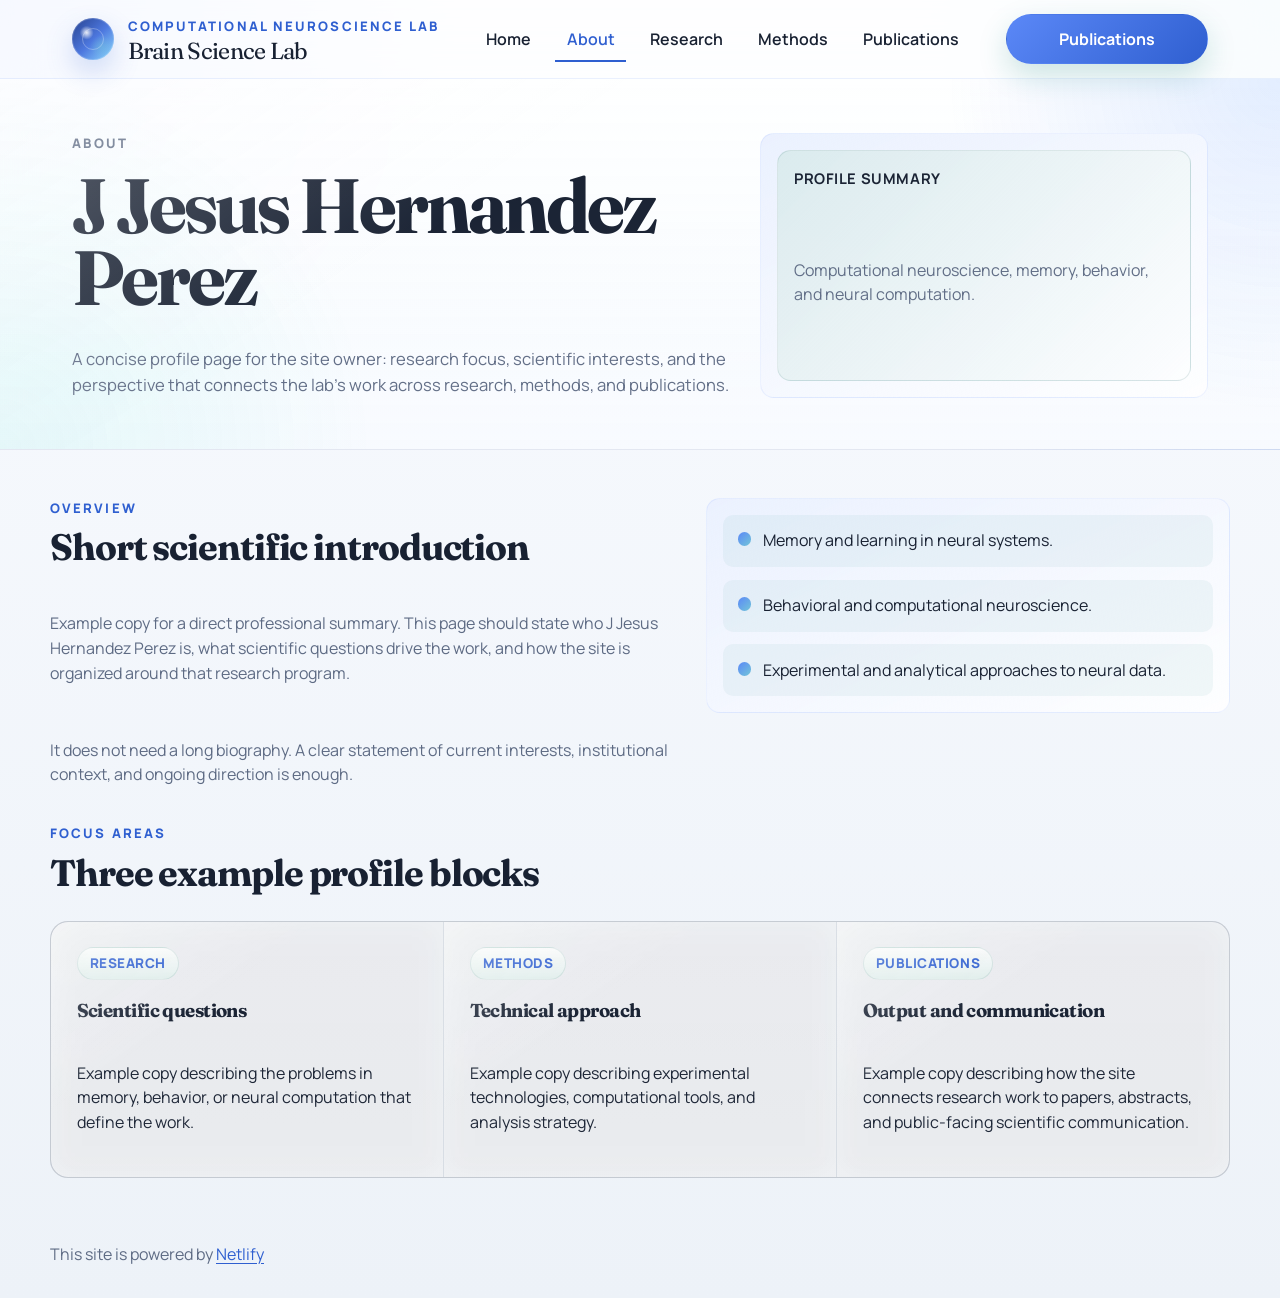
==== site/about/index.html @ 61bbf6a5 "Refine public IA and add about section" ====
<!DOCTYPE html>
<html lang="en">
  <head>
    <meta charset="UTF-8" />
    <meta name="viewport" content="width=device-width, initial-scale=1.0" />
    <title>Brain Lab | About</title>
    <link rel="stylesheet" href="../assets/css/site.css" />
  </head>
  <body data-page-slug="about">
    <div class="site-shell">
      <header class="site-header site-header--home" id="top">
        <div class="topbar">
          <a class="brand-lockup" href="../index.html" aria-label="Brain Lab home">
            <span class="brand-mark" aria-hidden="true"></span>
            <span class="brand-text">
              <span class="eyebrow">Computational Neuroscience Lab</span>
              <span class="brand-name">Brain Science Lab</span>
            </span>
          </a>

          <nav class="site-nav" aria-label="Section navigation">
            <ul>
              <li><a href="../index.html">Home</a></li>
              <li><a href="./" aria-current="page">About</a></li>
              <li><a href="../research/">Research</a></li>
              <li><a href="../methods/">Methods</a></li>
              <li><a href="../publications/">Publications</a></li>
            </ul>
          </nav>

          <a class="button nav-cta" href="../publications/" aria-label="Open publications">
            <span class="nav-cta-label">Publications</span>
            <span class="nav-cta-icon" aria-hidden="true"></span>
          </a>
        </div>

        <section class="hero hero--section reveal" data-delay="1">
          <div class="hero-grid hero-grid--section">
            <div class="hero-copy">
              <p class="eyebrow">About</p>
              <h1 class="site-title">J Jesus Hernandez Perez</h1>
              <p class="site-subtitle">
                A concise profile page for the site owner: research focus, scientific interests, and the perspective
                that connects the lab's work across research, methods, and publications.
              </p>
            </div>

            <aside class="hero-panel">
              <div class="surface-strip">
                <strong>Profile summary</strong>
                <p class="muted">Computational neuroscience, memory, behavior, and neural computation.</p>
              </div>
            </aside>
          </div>
        </section>
      </header>

      <main class="site-main stack">
        <section class="split-grid reveal" data-delay="2" aria-labelledby="about-overview-title">
          <div class="stack">
            <div class="section-header">
              <div>
                <p class="eyebrow">Overview</p>
                <h2 class="section-title" id="about-overview-title">Short scientific introduction</h2>
              </div>
            </div>
            <p class="muted">
              Example copy for a direct professional summary. This page should state who J Jesus Hernandez Perez is,
              what scientific questions drive the work, and how the site is organized around that research program.
            </p>
            <p class="muted">
              It does not need a long biography. A clear statement of current interests, institutional context, and
              ongoing direction is enough.
            </p>
          </div>

          <aside class="hero-panel">
            <ul class="signal-list signal-list--compact">
              <li>Memory and learning in neural systems.</li>
              <li>Behavioral and computational neuroscience.</li>
              <li>Experimental and analytical approaches to neural data.</li>
            </ul>
          </aside>
        </section>

        <section class="stack reveal" data-delay="3" aria-labelledby="about-focus-title">
          <div class="section-header">
            <div>
              <p class="eyebrow">Focus Areas</p>
              <h2 class="section-title" id="about-focus-title">Three example profile blocks</h2>
            </div>
          </div>

          <div class="content-grid">
            <article class="card content-card">
              <div class="meta-row">
                <span class="pill">Research</span>
              </div>
              <div class="stack">
                <h3 class="card-title">Scientific questions</h3>
                <p>Example copy describing the problems in memory, behavior, or neural computation that define the work.</p>
              </div>
            </article>

            <article class="card content-card">
              <div class="meta-row">
                <span class="pill">Methods</span>
              </div>
              <div class="stack">
                <h3 class="card-title">Technical approach</h3>
                <p>Example copy describing experimental technologies, computational tools, and analysis strategy.</p>
              </div>
            </article>

            <article class="card content-card">
              <div class="meta-row">
                <span class="pill">Publications</span>
              </div>
              <div class="stack">
                <h3 class="card-title">Output and communication</h3>
                <p>Example copy describing how the site connects research work to papers, abstracts, and public-facing scientific communication.</p>
              </div>
            </article>
          </div>
        </section>
      </main>

      <footer class="footer">
        <p>
          This site is powered by
          <a href="https://netlify.com" rel="noopener noreferrer">Netlify</a>
        </p>
      </footer>
    </div>

    <script type="module" src="../assets/js/ui-preferences.js"></script>
    <script type="module" src="../assets/js/mobile-nav.js"></script>
  </body>
</html>
---- site/assets/css/site.css ----
@import url("https://fonts.googleapis.com/css2?family=Fraunces:opsz,wght@9..144,600;9..144,700&family=Manrope:wght@400;500;600;700;800&display=swap");

:root {
  color-scheme: light;
  --bg: #edf2f8;
  --bg-strong: #e3ebf6;
  --surface: rgba(255, 255, 255, 0.82);
  --surface-strong: #f7faff;
  --surface-tint: rgba(91, 136, 247, 0.08);
  --text: #182132;
  --muted: #5e6b84;
  --line: rgba(24, 33, 50, 0.1);
  --line-strong: rgba(24, 33, 50, 0.18);
  --accent: #5b88f7;
  --accent-strong: #2f5fd0;
  --accent-soft: #dce7ff;
  --spot: #72c5d9;
  --spot-soft: rgba(114, 197, 217, 0.12);
  --danger: #b42318;
  --shadow-lg: 0 18px 44px rgba(49, 68, 109, 0.06);
  --shadow-sm: 0 8px 22px rgba(49, 68, 109, 0.04);
  --radius-xl: 18px;
  --radius-lg: 14px;
  --radius-md: 10px;
  --radius-sm: 8px;
  --content-width: 1180px;
  --font-heading: "Fraunces", "Georgia", serif;
  --font-body: "Manrope", "Segoe UI", sans-serif;
}

html[data-theme="dark"] {
  color-scheme: dark;
  --bg: #0b1220;
  --bg-strong: #11192b;
  --surface: rgba(14, 20, 34, 0.84);
  --surface-strong: #141d31;
  --surface-tint: rgba(126, 167, 255, 0.08);
  --text: #edf3ff;
  --muted: #a2b2d1;
  --line: rgba(237, 243, 255, 0.08);
  --line-strong: rgba(237, 243, 255, 0.16);
  --accent: #7ea7ff;
  --accent-strong: #a6c2ff;
  --accent-soft: rgba(126, 167, 255, 0.12);
  --spot: #79d3db;
  --spot-soft: rgba(121, 211, 219, 0.12);
  --shadow-lg: 0 24px 70px rgba(0, 0, 0, 0.34);
  --shadow-sm: 0 14px 36px rgba(0, 0, 0, 0.22);
}

* {
  box-sizing: border-box;
}

html {
  font-family: var(--font-body);
  line-height: 1.55;
}

body {
  margin: 0;
  min-height: 100vh;
  color: var(--text);
  overflow-x: clip;
  background:
    radial-gradient(circle at top left, rgba(91, 136, 247, 0.18), transparent 28rem),
    radial-gradient(circle at top right, rgba(114, 197, 217, 0.16), transparent 22rem),
    linear-gradient(180deg, #f9fbff 0%, var(--bg) 100%);
}

html[data-theme="dark"] body {
  background:
    radial-gradient(circle at top left, rgba(126, 167, 255, 0.16), transparent 24rem),
    radial-gradient(circle at top right, rgba(121, 211, 219, 0.14), transparent 20rem),
    linear-gradient(180deg, #070d18 0%, var(--bg) 100%);
}

a {
  color: var(--accent-strong);
  text-underline-offset: 0.2em;
}

img {
  display: block;
  max-width: 100%;
}

code,
input,
textarea,
select,
button {
  font: inherit;
}

::selection {
  background: rgba(14, 124, 114, 0.18);
}

.site-shell {
  width: 100%;
  margin: 0;
}

.site-header {
  padding: 0 0 1.5rem;
}

.site-header--home {
  display: grid;
  gap: 0;
  padding-top: 0;
}

.eyebrow {
  margin: 0;
  color: var(--accent-strong);
  font-size: 0.82rem;
  font-weight: 800;
  letter-spacing: 0.16em;
  text-transform: uppercase;
}

.site-title {
  margin: 0;
  font-family: var(--font-heading);
  font-size: clamp(2.8rem, 6vw, 5.4rem);
  line-height: 0.94;
  letter-spacing: -0.04em;
  max-width: 12ch;
}

.site-subtitle {
  max-width: 44rem;
  margin: 1rem 0 0;
  color: var(--muted);
  font-size: clamp(1rem, 1.3vw, 1.1rem);
}

.topbar {
  position: sticky;
  top: 0;
  z-index: 20;
  display: flex;
  flex-wrap: wrap;
  justify-content: space-between;
  align-items: center;
  gap: 1rem 1.25rem;
  width: 100%;
  padding: 0.9rem max(1.4rem, calc((100vw - var(--content-width)) / 2 + 1.4rem));
  border-bottom: 1px solid rgba(91, 136, 247, 0.12);
  background: rgba(255, 255, 255, 0.74);
  backdrop-filter: blur(18px);
  box-shadow: none;
}

.brand-lockup {
  display: inline-flex;
  align-items: center;
  gap: 0.85rem;
  color: inherit;
  text-decoration: none;
}

.brand-mark {
  position: relative;
  width: 2.6rem;
  height: 2.6rem;
  flex: 0 0 auto;
  border-radius: 50%;
  background:
    radial-gradient(circle at 35% 35%, rgba(255, 255, 255, 0.88), transparent 18%),
    radial-gradient(circle at 70% 68%, rgba(114, 197, 217, 0.4), transparent 28%),
    linear-gradient(135deg, #27428f 0%, #4d78df 52%, #8fdcff 100%);
  box-shadow:
    inset 0 0 0 1px rgba(255, 255, 255, 0.18),
    0 12px 28px rgba(47, 95, 208, 0.22);
}

.brand-mark::after {
  content: "";
  position: absolute;
  inset: 0.6rem;
  border-radius: 50%;
  border: 1px solid rgba(255, 255, 255, 0.28);
}

.brand-text {
  display: grid;
  gap: 0.15rem;
}

.brand-name {
  font-family: var(--font-heading);
  font-size: 1.45rem;
  line-height: 1;
  letter-spacing: -0.03em;
}

.site-nav {
  margin: 1.75rem 0 0;
}

.site-nav ul {
  display: flex;
  flex-wrap: wrap;
  gap: 0.8rem;
  padding: 0;
  margin: 0;
  list-style: none;
}

.site-nav a {
  display: inline-flex;
  align-items: center;
  gap: 0.45rem;
  min-height: 2.75rem;
  padding: 0.65rem 0.7rem;
  border: 0;
  border-radius: 0;
  background: transparent;
  box-shadow: none;
  color: var(--text);
  font-weight: 600;
  text-decoration: none;
  transition:
    transform 160ms ease,
    background-color 160ms ease,
    border-color 160ms ease;
}

.site-nav a:hover,
.site-nav a:focus-visible {
  background: transparent;
  transform: translateY(-1px);
}

.site-nav a[aria-current="page"] {
  color: var(--accent-strong);
  box-shadow: inset 0 -2px 0 var(--accent-strong);
}

html[data-theme="dark"] .topbar {
  border-color: rgba(166, 194, 255, 0.1);
  background: rgba(12, 18, 31, 0.8);
}

html[data-theme="dark"] .site-nav a {
  color: var(--text);
}

html[data-theme="dark"] .site-nav a:hover,
html[data-theme="dark"] .site-nav a:focus-visible,
html[data-theme="dark"] .site-nav a[aria-current="page"] {
  background: transparent;
}

.topbar .site-nav {
  margin: 0;
  flex: 1 1 auto;
}

.topbar .site-nav ul {
  justify-content: center;
}

.nav-dropdown {
  position: relative;
}

.nav-dropdown details {
  position: relative;
}

.nav-dropdown summary {
  display: inline-flex;
  align-items: center;
  gap: 0.55rem;
  min-height: 2.75rem;
  padding: 0.65rem 0.7rem;
  border: 0;
  border-radius: 0;
  background: transparent;
  color: var(--text);
  cursor: pointer;
  font-weight: 600;
  list-style: none;
  transition:
    transform 160ms ease,
    background-color 160ms ease,
    border-color 160ms ease;
}

.nav-dropdown summary::-webkit-details-marker {
  display: none;
}

.nav-dropdown summary::after {
  content: "";
  width: 0.5rem;
  height: 0.5rem;
  border-right: 2px solid currentColor;
  border-bottom: 2px solid currentColor;
  transform: rotate(45deg) translateY(-0.08rem);
  transition: transform 160ms ease;
}

.nav-dropdown details[open] summary,
.nav-dropdown.is-current summary,
.nav-dropdown summary:hover,
.nav-dropdown summary:focus-visible {
  background: transparent;
  color: var(--accent-strong);
}

.nav-dropdown.is-current summary {
  box-shadow: inset 0 -2px 0 var(--accent-strong);
}

.nav-dropdown details[open] summary::after {
  transform: rotate(225deg) translateY(-0.02rem);
}

.nav-dropdown-menu {
  position: absolute;
  top: calc(100% + 0.7rem);
  left: 0;
  display: grid;
  gap: 0.3rem;
  min-width: 15rem;
  padding: 0.5rem;
  border: 1px solid rgba(91, 136, 247, 0.14);
  border-radius: 14px;
  background: rgba(255, 255, 255, 0.96);
  backdrop-filter: blur(22px);
  box-shadow: 0 16px 40px rgba(49, 68, 109, 0.08);
}

.nav-dropdown-menu a {
  display: block;
  padding: 0.8rem 0.95rem;
  border-radius: 16px;
  color: var(--text);
  font-weight: 600;
  text-decoration: none;
}

.nav-dropdown-menu a:hover,
.nav-dropdown-menu a:focus-visible {
  background: rgba(91, 136, 247, 0.1);
}

html[data-theme="dark"] .nav-dropdown summary {
  color: var(--text);
}

html[data-theme="dark"] .nav-dropdown details[open] summary,
html[data-theme="dark"] .nav-dropdown.is-current summary,
html[data-theme="dark"] .nav-dropdown summary:hover,
html[data-theme="dark"] .nav-dropdown summary:focus-visible {
  border-color: rgba(166, 194, 255, 0.18);
  background: rgba(166, 194, 255, 0.08);
}

html[data-theme="dark"] .nav-dropdown-menu {
  border-color: rgba(166, 194, 255, 0.14);
  background: rgba(15, 22, 37, 0.94);
}

.nav-cta {
  display: inline-flex;
  align-items: center;
  justify-content: center;
  gap: 0.55rem;
  min-width: 12.6rem;
  white-space: nowrap;
}

.nav-cta-label {
  display: inline;
}

.nav-cta-icon {
  display: none;
  position: relative;
  width: 0.92rem;
  height: 1.08rem;
  flex: 0 0 auto;
  border: 1.7px solid currentColor;
  border-radius: 0.14rem;
}

.nav-cta-icon::before,
.nav-cta-icon::after {
  content: "";
  position: absolute;
}

.nav-cta-icon::before {
  left: 0.16rem;
  right: 0.16rem;
  top: 0.24rem;
  height: 1.4px;
  background: currentColor;
  box-shadow:
    0 0.2rem 0 currentColor,
    0 0.4rem 0 currentColor;
}

.nav-cta-icon::after {
  top: -0.02rem;
  right: -0.02rem;
  width: 0.22rem;
  height: 0.22rem;
  border-top: 1.7px solid currentColor;
  border-right: 1.7px solid currentColor;
  background: transparent;
}

.mobile-nav-toggle,
.mobile-nav-shell {
  display: none;
}

.visually-hidden {
  position: absolute;
  width: 1px;
  height: 1px;
  padding: 0;
  margin: -1px;
  overflow: hidden;
  clip: rect(0, 0, 0, 0);
  white-space: nowrap;
  border: 0;
}

.site-main {
  padding: 1.5rem 0 4rem;
}

.site-main > * {
  width: min(calc(100% - 3rem), var(--content-width));
  margin-inline: auto;
}

.stack {
  display: grid;
  gap: 1.25rem;
}

.hero,
.card,
.admin-panel,
.notice {
  position: relative;
  overflow: hidden;
  background: var(--surface);
  border: 1px solid var(--line);
  border-radius: var(--radius-xl);
  box-shadow: none;
  backdrop-filter: blur(16px);
}

.hero::after,
.card::after,
.admin-panel::after,
.notice::after {
  content: "";
  position: absolute;
  inset: 0;
  pointer-events: none;
  background:
    linear-gradient(145deg, rgba(255, 255, 255, 0.32), transparent 36%),
    linear-gradient(180deg, transparent, rgba(255, 255, 255, 0.04));
}

.hero,
.card,
.admin-panel,
.notice {
  padding: 1.6rem;
}

.hero h2,
.section-title,
.card-title,
.admin-title {
  margin: 0;
  font-family: var(--font-heading);
  letter-spacing: -0.03em;
}

.hero h2 {
  font-size: clamp(1.8rem, 4vw, 3rem);
  line-height: 0.98;
  max-width: 12ch;
}

.hero p,
.notice p,
.muted {
  color: var(--muted);
}

.section-header {
  display: flex;
  justify-content: space-between;
  align-items: end;
  gap: 1rem;
}

.section-title {
  font-size: clamp(1.6rem, 3vw, 2.3rem);
}

.hero-grid,
.split-grid,
.metrics-grid,
.composer-grid {
  display: grid;
  gap: 1rem;
}

.hero-copy {
  display: grid;
  gap: 1rem;
  align-content: start;
}

.hero-copy .action-row {
  margin-top: 0.2rem;
}

.hero--home {
  width: 100%;
  padding: 4.2rem max(1.4rem, calc((100vw - var(--content-width)) / 2 + 1.4rem)) 4.5rem;
  border-top: 0;
  border-left: 0;
  border-right: 0;
  border-bottom: 1px solid rgba(91, 136, 247, 0.12);
  border-radius: 0;
  background:
    radial-gradient(circle at top right, rgba(91, 136, 247, 0.14), transparent 24%),
    radial-gradient(circle at bottom left, rgba(114, 197, 217, 0.12), transparent 30%),
    linear-gradient(180deg, rgba(255, 255, 255, 0.86), rgba(245, 248, 255, 0.94));
  color: var(--text);
}

.hero--home::after {
  background:
    linear-gradient(145deg, rgba(255, 255, 255, 0.48), transparent 34%),
    radial-gradient(circle at 20% 48%, rgba(255, 255, 255, 0.6), transparent 24%);
}

.hero--home .eyebrow {
  color: var(--muted);
}

.hero--home .site-title,
.hero--home h2,
.hero--home .section-title,
.hero--home .card-title {
  color: var(--text);
}

.hero--home .site-subtitle,
.hero--home p,
.hero--home .muted {
  color: var(--muted);
}

.hero--home .button.secondary {
  border-color: rgba(91, 136, 247, 0.14);
  background: rgba(255, 255, 255, 0.72);
  color: var(--text);
}

.hero-grid--home {
  align-items: center;
}

html[data-theme="dark"] .hero--home {
  border-color: rgba(166, 194, 255, 0.12);
  border-left: 0;
  border-right: 0;
  border-top: 0;
  background:
    radial-gradient(circle at top right, rgba(126, 167, 255, 0.16), transparent 24%),
    radial-gradient(circle at bottom left, rgba(121, 211, 219, 0.12), transparent 26%),
    linear-gradient(180deg, rgba(11, 18, 32, 0.92), rgba(17, 27, 46, 0.96));
}

html[data-theme="dark"] .hero--home::after {
  background:
    linear-gradient(145deg, rgba(255, 255, 255, 0.06), transparent 32%),
    radial-gradient(circle at 74% 32%, rgba(126, 167, 255, 0.12), transparent 22%);
}

html[data-theme="dark"] .hero--home .site-title,
html[data-theme="dark"] .hero--home h2,
html[data-theme="dark"] .hero--home .section-title,
html[data-theme="dark"] .hero--home .card-title {
  color: #f4f7ff;
}

html[data-theme="dark"] .hero--home .eyebrow,
html[data-theme="dark"] .hero--home .site-subtitle,
html[data-theme="dark"] .hero--home p,
html[data-theme="dark"] .hero--home .muted {
  color: #b5c4df;
}

html[data-theme="dark"] .hero--home .button.secondary {
  border-color: rgba(166, 194, 255, 0.16);
  background: rgba(255, 255, 255, 0.06);
  color: #f4f7ff;
}

.hero--section,
.hero--publications {
  width: 100%;
  padding: 3.4rem max(1.4rem, calc((100vw - var(--content-width)) / 2 + 1.4rem)) 3.2rem;
  border-top: 0;
  border-left: 0;
  border-right: 0;
  border-radius: 0;
  border-color: rgba(32, 66, 138, 0.12);
  background:
    radial-gradient(circle at top right, rgba(80, 139, 255, 0.14), transparent 25%),
    radial-gradient(circle at bottom left, rgba(31, 217, 198, 0.1), transparent 28%),
    linear-gradient(180deg, rgba(255, 255, 255, 0.84), rgba(247, 250, 255, 0.92));
}

html[data-theme="dark"] .hero--section,
html[data-theme="dark"] .hero--publications {
  border-color: rgba(80, 139, 255, 0.14);
  background:
    radial-gradient(circle at top right, rgba(80, 139, 255, 0.16), transparent 24%),
    radial-gradient(circle at bottom left, rgba(46, 227, 212, 0.14), transparent 26%),
    linear-gradient(145deg, rgba(9, 18, 25, 0.92), rgba(13, 28, 38, 0.94));
}

.hero-grid--section,
.hero-grid--publications {
  align-items: start;
}

.publication-hero-panel {
  align-content: start;
}

.hero-stat-band {
  display: grid;
  gap: 0.8rem;
}

.hero-stat {
  display: grid;
  gap: 0.2rem;
  padding: 0.9rem 1rem;
  border: 1px solid rgba(143, 239, 230, 0.14);
  border-radius: var(--radius-md);
  background: rgba(255, 255, 255, 0.05);
}

.hero-stat strong {
  color: #f7fbfd;
  font-size: 1rem;
}

.hero-stat span {
  color: rgba(231, 242, 247, 0.72);
}

.hero-panel {
  display: grid;
  gap: 0.85rem;
  padding: 1rem;
  border: 1px solid rgba(91, 136, 247, 0.1);
  border-radius: var(--radius-lg);
  background:
    linear-gradient(155deg, rgba(91, 136, 247, 0.08), rgba(255, 255, 255, 0.84)),
    var(--surface-strong);
  box-shadow: none;
}

.hero-panel .muted {
  margin: 0;
}

.hero-support-text {
  max-width: 40rem;
  margin: 0;
  font-size: 1rem;
}

.hero-feature-card {
  display: grid;
  gap: 1rem;
  padding: 1.2rem;
  border: 1px solid rgba(91, 136, 247, 0.1);
  border-radius: 16px;
  background: rgba(255, 255, 255, 0.76);
  box-shadow: 0 18px 44px rgba(49, 68, 109, 0.05);
}

.hero-feature-media {
  position: relative;
  min-height: 250px;
  overflow: hidden;
  border-radius: 24px;
  background:
    radial-gradient(circle at 50% 52%, rgba(255, 255, 255, 0.94), rgba(173, 197, 255, 0.24) 18%, transparent 38%),
    radial-gradient(circle at 62% 42%, rgba(99, 131, 255, 0.3), transparent 16%),
    radial-gradient(circle at 32% 64%, rgba(114, 197, 217, 0.28), transparent 18%),
    linear-gradient(135deg, #dde7fb 0%, #f7faff 100%);
}

.hero-feature-media::before,
.hero-feature-media::after {
  content: "";
  position: absolute;
  inset: 0;
}

.hero-feature-media::before {
  background:
    repeating-linear-gradient(
      120deg,
      transparent 0,
      transparent 54px,
      rgba(47, 95, 208, 0.06) 55px,
      transparent 56px
    ),
    repeating-linear-gradient(
      32deg,
      transparent 0,
      transparent 76px,
      rgba(114, 197, 217, 0.08) 77px,
      transparent 78px
    );
}

.hero-feature-media::after {
  background:
    radial-gradient(circle at 24% 34%, rgba(47, 95, 208, 0.18), transparent 2%),
    radial-gradient(circle at 38% 58%, rgba(47, 95, 208, 0.16), transparent 2%),
    radial-gradient(circle at 58% 38%, rgba(114, 197, 217, 0.18), transparent 2.4%),
    radial-gradient(circle at 74% 54%, rgba(47, 95, 208, 0.14), transparent 2.2%),
    radial-gradient(circle at 62% 72%, rgba(114, 197, 217, 0.16), transparent 2.2%);
}

.hero-feature-copy {
  display: grid;
  gap: 0.85rem;
  align-content: start;
}

.hero-feature-title {
  margin: 0;
  font-family: var(--font-heading);
  font-size: clamp(1.8rem, 3vw, 2.6rem);
  line-height: 0.98;
  letter-spacing: -0.03em;
}

.hero-feature-meta {
  margin: 0;
  color: var(--accent-strong);
  font-weight: 600;
}

html[data-theme="dark"] .hero-feature-card {
  border-color: rgba(166, 194, 255, 0.1);
  background: rgba(18, 27, 45, 0.86);
}

html[data-theme="dark"] .hero-feature-media {
  background:
    radial-gradient(circle at 50% 52%, rgba(233, 241, 255, 0.12), rgba(126, 167, 255, 0.18) 18%, transparent 38%),
    radial-gradient(circle at 62% 42%, rgba(126, 167, 255, 0.16), transparent 16%),
    radial-gradient(circle at 32% 64%, rgba(121, 211, 219, 0.14), transparent 18%),
    linear-gradient(135deg, #18233b 0%, #0f1728 100%);
}

.hero-visual {
  display: grid;
}

.neuro-stage {
  position: relative;
  min-height: 360px;
  overflow: hidden;
  border: 1px solid rgba(143, 239, 230, 0.14);
  border-radius: calc(var(--radius-xl) - 6px);
  background:
    radial-gradient(circle at 18% 24%, rgba(28, 231, 214, 0.24), transparent 18%),
    radial-gradient(circle at 70% 20%, rgba(59, 130, 246, 0.18), transparent 22%),
    radial-gradient(circle at 74% 72%, rgba(90, 70, 255, 0.14), transparent 24%),
    linear-gradient(145deg, rgba(255, 255, 255, 0.03), transparent 30%),
    linear-gradient(180deg, #07151b 0%, #0b2530 100%);
  box-shadow: inset 0 1px 0 rgba(255, 255, 255, 0.04);
}

.neuro-stage::before,
.neuro-stage::after {
  content: "";
  position: absolute;
  inset: 0;
}

.neuro-stage::before {
  background:
    repeating-linear-gradient(
      90deg,
      transparent 0,
      transparent 48px,
      rgba(143, 239, 230, 0.04) 49px,
      transparent 50px
    ),
    repeating-linear-gradient(
      180deg,
      transparent 0,
      transparent 48px,
      rgba(143, 239, 230, 0.04) 49px,
      transparent 50px
    );
  opacity: 0.7;
}

.neuro-stage::after {
  background:
    radial-gradient(circle at 20% 30%, rgba(255, 255, 255, 0.1), transparent 4%),
    radial-gradient(circle at 45% 62%, rgba(255, 255, 255, 0.08), transparent 3%),
    radial-gradient(circle at 76% 52%, rgba(255, 255, 255, 0.08), transparent 3%),
    radial-gradient(circle at 64% 80%, rgba(255, 255, 255, 0.06), transparent 2.6%);
}

.neuro-node,
.neuro-link,
.neuro-label {
  position: absolute;
}

.neuro-node {
  width: 0.95rem;
  height: 0.95rem;
  border-radius: 50%;
  background: radial-gradient(circle at 30% 30%, #f2fffe, #2ee3d4 48%, #0a3e49 100%);
  box-shadow: 0 0 20px rgba(46, 227, 212, 0.34);
}

.node-a {
  top: 18%;
  left: 18%;
}

.node-b {
  top: 28%;
  left: 72%;
}

.node-c {
  top: 56%;
  left: 36%;
}

.node-d {
  top: 72%;
  left: 78%;
}

.node-e {
  top: 78%;
  left: 14%;
}

.neuro-link {
  height: 1px;
  background: linear-gradient(90deg, rgba(143, 239, 230, 0.1), rgba(143, 239, 230, 0.56), rgba(143, 239, 230, 0.1));
  transform-origin: left center;
}

.link-a {
  top: 20%;
  left: 20%;
  width: 56%;
  transform: rotate(12deg);
}

.link-b {
  top: 58%;
  left: 16%;
  width: 26%;
  transform: rotate(-18deg);
}

.link-c {
  top: 60%;
  left: 38%;
  width: 40%;
  transform: rotate(16deg);
}

.neuro-label {
  padding: 0.28rem 0.5rem;
  border: 1px solid rgba(143, 239, 230, 0.12);
  border-radius: 999px;
  background: rgba(255, 255, 255, 0.06);
  color: rgba(231, 242, 247, 0.86);
  font-size: 0.72rem;
  font-weight: 700;
  letter-spacing: 0.08em;
  text-transform: uppercase;
}

.label-a {
  top: 15%;
  left: 48%;
}

.label-b {
  top: 47%;
  left: 54%;
}

.label-c {
  top: 74%;
  left: 46%;
}

.metrics-grid {
  grid-template-columns: repeat(auto-fit, minmax(150px, 1fr));
}

.mini-stat {
  display: grid;
  gap: 0.25rem;
  padding: 0.9rem 1rem;
  border-radius: var(--radius-md);
  background: rgba(255, 255, 255, 0.58);
  border: 1px solid rgba(14, 124, 114, 0.1);
}

.mini-stat strong {
  font-size: 1.5rem;
  line-height: 1;
  font-weight: 800;
}

.mini-stat span {
  color: var(--muted);
  font-size: 0.9rem;
}

.signal-list {
  display: grid;
  gap: 0.8rem;
  padding: 0;
  margin: 0;
  list-style: none;
}

.signal-list li {
  display: flex;
  gap: 0.75rem;
  align-items: start;
  padding: 0.85rem 0.9rem;
  border-radius: var(--radius-md);
  background: rgba(255, 255, 255, 0.56);
}

.signal-list li::before {
  content: "";
  width: 0.85rem;
  height: 0.85rem;
  margin-top: 0.25rem;
  flex: 0 0 auto;
  border-radius: 50%;
  background: linear-gradient(135deg, var(--accent), var(--spot));
}

.signal-list--compact li {
  background: rgba(14, 124, 114, 0.05);
}

html[data-theme="dark"] .signal-list--compact li {
  background: rgba(46, 227, 212, 0.08);
}

.content-grid {
  display: grid;
  grid-template-columns: repeat(auto-fit, minmax(250px, 1fr));
  gap: 1px;
  overflow: hidden;
  border: 1px solid var(--line);
  border-radius: var(--radius-xl);
  background: var(--line);
}

.content-card {
  display: grid;
  gap: 1rem;
  min-height: 100%;
  border: 0;
  border-radius: 0;
  background: rgba(255, 255, 255, 0.62);
  box-shadow: none;
}

html[data-theme="dark"] .content-card {
  background: rgba(14, 20, 34, 0.9);
}

.feature-card {
  align-content: start;
}

.content-card[data-type="publication"] .card-title::before {
  content: "Publication";
  display: block;
  margin-bottom: 0.5rem;
  color: var(--accent);
  font-size: 0.76rem;
  font-weight: 800;
  letter-spacing: 0.12em;
  text-transform: uppercase;
}

.content-image {
  aspect-ratio: 16 / 10;
  overflow: hidden;
  border-radius: var(--radius-md);
  background:
    radial-gradient(circle at top right, rgba(14, 124, 114, 0.12), transparent 60%),
    var(--bg-strong);
}

.content-image img {
  width: 100%;
  height: 100%;
  object-fit: cover;
}

.meta-row {
  display: flex;
  flex-wrap: wrap;
  gap: 0.6rem;
}

.pill {
  display: inline-flex;
  align-items: center;
  min-height: 2rem;
  padding: 0.3rem 0.75rem;
  border-radius: 999px;
  border: 1px solid rgba(17, 93, 89, 0.12);
  background: linear-gradient(180deg, rgba(255, 255, 255, 0.72), rgba(217, 239, 232, 0.64));
  color: var(--accent-strong);
  font-size: 0.84rem;
  font-weight: 800;
  letter-spacing: 0.04em;
  text-transform: uppercase;
}

.action-row {
  display: flex;
  flex-wrap: wrap;
  gap: 0.8rem;
  align-items: center;
}

.quick-map {
  display: grid;
  gap: 0.8rem;
}

.map-card {
  display: grid;
  gap: 0.35rem;
  padding: 1rem;
  border: 1px solid rgba(27, 31, 31, 0.08);
  border-radius: var(--radius-md);
  background:
    linear-gradient(135deg, rgba(14, 124, 114, 0.08), rgba(255, 255, 255, 0.7)),
    var(--surface-strong);
  color: inherit;
  text-decoration: none;
  transition:
    transform 160ms ease,
    border-color 160ms ease,
    box-shadow 160ms ease;
}

.map-card:hover,
.map-card:focus-visible {
  transform: translateY(-1px);
  border-color: rgba(14, 124, 114, 0.22);
  box-shadow: var(--shadow-sm);
}

.map-card strong {
  font-size: 1.05rem;
}

.map-card span {
  color: var(--muted);
}

.publication-tools {
  display: grid;
}

.publication-toolbar {
  display: grid;
  gap: 1rem;
  padding: 1.15rem 1.25rem;
  border: 1px solid var(--line);
  border-radius: var(--radius-xl);
  background: var(--surface);
  box-shadow: none;
}

.publication-toolbar-copy {
  align-content: start;
}

.preference-bar {
  display: grid;
  gap: 1rem;
}

.toggle-cluster {
  display: grid;
  gap: 0.55rem;
}

.toggle-label {
  color: var(--muted);
  font-size: 0.86rem;
  font-weight: 800;
  letter-spacing: 0.12em;
  text-transform: uppercase;
}

.toggle-group {
  display: inline-flex;
  flex-wrap: wrap;
  gap: 0.45rem;
  padding: 0.35rem;
  width: fit-content;
  border: 1px solid var(--line);
  border-radius: 999px;
  background: rgba(255, 255, 255, 0.48);
}

html[data-theme="dark"] .toggle-group {
  background: rgba(17, 28, 37, 0.72);
}

.toggle-button {
  min-height: 2.4rem;
  padding: 0.55rem 0.95rem;
  border-radius: 999px;
  border: 1px solid transparent;
  background: transparent;
  box-shadow: none;
  color: var(--text);
}

.toggle-button[data-active="true"] {
  background: linear-gradient(135deg, var(--accent) 0%, var(--accent-strong) 100%);
  color: #ffffff;
  box-shadow: 0 10px 24px rgba(14, 124, 114, 0.22);
}

.publication-stage {
  display: grid;
  gap: 1rem;
}

.featured-publication {
  display: grid;
}

.featured-publication-card,
.publication-empty-shell {
  display: grid;
  gap: 1rem;
  padding: 1.25rem;
  border: 1px solid var(--line);
  border-radius: var(--radius-xl);
  background: var(--surface);
  box-shadow: none;
}

.featured-publication-media,
.featured-publication-placeholder {
  min-height: 260px;
  border-radius: var(--radius-lg);
  overflow: hidden;
  background:
    radial-gradient(circle at top right, rgba(80, 139, 255, 0.18), transparent 32%),
    radial-gradient(circle at bottom left, rgba(14, 124, 114, 0.14), transparent 30%),
    var(--bg-strong);
}

.featured-publication-media img {
  width: 100%;
  height: 100%;
  object-fit: cover;
}

.featured-publication-copy {
  display: grid;
  gap: 1rem;
  align-content: start;
}

.publication-list {
  display: grid;
  gap: 1rem;
}

.publication-item {
  display: grid;
  gap: 1rem;
  padding: 1rem 1.1rem;
  border: 1px solid var(--line);
  border-radius: var(--radius-lg);
  background:
    linear-gradient(135deg, rgba(91, 136, 247, 0.04), rgba(255, 255, 255, 0.72)),
    var(--surface-strong);
  box-shadow: none;
}

html[data-theme="dark"] .publication-item {
  background:
    linear-gradient(135deg, rgba(46, 227, 212, 0.06), rgba(17, 28, 37, 0.8)),
    var(--surface-strong);
}

.publication-item-index {
  color: var(--accent-strong);
  font-family: var(--font-heading);
  font-size: clamp(1.7rem, 2vw, 2.3rem);
  line-height: 1;
}

.publication-item-media {
  width: 100%;
  max-width: 240px;
  min-height: 150px;
  overflow: hidden;
  border-radius: var(--radius-md);
  background:
    radial-gradient(circle at top right, rgba(80, 139, 255, 0.16), transparent 28%),
    var(--bg-strong);
}

.publication-item-media img {
  width: 100%;
  height: 100%;
  object-fit: cover;
}

.publication-item-copy {
  display: grid;
  gap: 0.85rem;
}

.publication-summary {
  margin: 0;
  color: var(--muted);
  font-size: 1rem;
  line-height: 1.72;
}

.publication-summary--featured {
  font-size: clamp(1.05rem, 1.4vw, 1.14rem);
}

.button,
button {
  display: inline-flex;
  justify-content: center;
  align-items: center;
  min-height: 2.9rem;
  padding: 0.7rem 1.1rem;
  border: 1px solid transparent;
  border-radius: 999px;
  background: linear-gradient(135deg, var(--accent) 0%, var(--accent-strong) 100%);
  color: #ffffff;
  cursor: pointer;
  font-weight: 700;
  text-decoration: none;
  transition:
    transform 160ms ease,
    box-shadow 160ms ease,
    opacity 160ms ease,
    border-color 160ms ease,
    background-color 160ms ease;
  box-shadow: 0 12px 30px rgba(14, 124, 114, 0.2);
}

.button:hover,
button:hover,
.button:focus-visible,
button:focus-visible {
  transform: translateY(-1px);
  box-shadow: 0 16px 34px rgba(14, 124, 114, 0.24);
}

.button.secondary,
button.secondary {
  border-color: var(--line-strong);
  background: rgba(255, 255, 255, 0.7);
  color: var(--text);
  box-shadow: none;
}

.button.danger,
button.danger {
  background: linear-gradient(135deg, #c9493f 0%, var(--danger) 100%);
  box-shadow: 0 12px 30px rgba(180, 35, 24, 0.16);
}

.status {
  display: inline-flex;
  align-items: center;
  gap: 0.6rem;
  width: fit-content;
  max-width: 100%;
  padding: 0.7rem 0.95rem;
  border-radius: 999px;
  border: 1px solid rgba(27, 31, 31, 0.08);
  background: rgba(255, 255, 255, 0.68);
}

.status::before {
  content: "";
  width: 0.75rem;
  height: 0.75rem;
  flex: 0 0 auto;
  border-radius: 50%;
  background: #a0aec0;
}

.status[data-state="loading"]::before {
  background: #d69e2e;
}

.status[data-state="ready"]::before {
  background: var(--accent);
}

.status[data-state="error"]::before {
  background: var(--danger);
}

.field-grid {
  display: grid;
  grid-template-columns: repeat(auto-fit, minmax(220px, 1fr));
  gap: 1rem;
}

.field {
  display: grid;
  gap: 0.45rem;
}

.field label {
  font-size: 0.92rem;
  font-weight: 800;
  letter-spacing: 0.02em;
}

.field input,
.field textarea,
.field select {
  width: 100%;
  padding: 0.88rem 0.95rem;
  border: 1px solid rgba(27, 31, 31, 0.12);
  border-radius: var(--radius-sm);
  background: rgba(255, 255, 255, 0.76);
  transition:
    border-color 160ms ease,
    box-shadow 160ms ease,
    background-color 160ms ease;
}

.field input:focus,
.field textarea:focus,
.field select:focus {
  outline: none;
  border-color: rgba(14, 124, 114, 0.48);
  box-shadow: 0 0 0 4px rgba(14, 124, 114, 0.12);
  background: #ffffff;
}

.field textarea {
  min-height: 9rem;
  resize: vertical;
}

.checkbox {
  display: flex;
  gap: 0.75rem;
  align-items: center;
  padding: 0.85rem 1rem;
  border-radius: var(--radius-md);
  background: rgba(255, 255, 255, 0.5);
}

.checkbox input {
  width: 1rem;
  height: 1rem;
}

.admin-shell {
  display: grid;
  gap: 1rem;
}

.admin-intro {
  display: grid;
  gap: 1rem;
}

.admin-topbar {
  display: flex;
  flex-wrap: wrap;
  align-items: center;
  justify-content: space-between;
  gap: 0.9rem;
}

.admin-columns {
  display: grid;
  gap: 1rem;
}

.admin-entry-list {
  display: grid;
  gap: 0.95rem;
}

.admin-entry {
  padding: 1rem;
  border: 1px solid rgba(27, 31, 31, 0.08);
  border-radius: var(--radius-md);
  background:
    linear-gradient(180deg, rgba(255, 255, 255, 0.8), rgba(247, 241, 232, 0.64)),
    var(--surface-strong);
}

.admin-entry h3 {
  margin: 0 0 0.35rem;
  font-size: 1.05rem;
}

.admin-entry p {
  margin: 0;
}

.editor-stage {
  display: grid;
  gap: 1rem;
}

.surface-strip {
  display: grid;
  gap: 0.7rem;
  padding: 1rem;
  border: 1px solid rgba(17, 93, 89, 0.12);
  border-radius: var(--radius-lg);
  background:
    linear-gradient(135deg, rgba(14, 124, 114, 0.12), rgba(255, 255, 255, 0.72)),
    var(--surface-strong);
}

.surface-strip p {
  margin: 0;
}

.surface-strip strong {
  display: block;
  font-size: 0.92rem;
  letter-spacing: 0.04em;
  text-transform: uppercase;
}

.surface-strip--status .status,
.surface-strip--status .muted {
  margin: 0;
}

html[data-theme="dark"] .featured-publication-card,
html[data-theme="dark"] .publication-empty-shell,
html[data-theme="dark"] .publication-toolbar {
  border-color: rgba(237, 245, 247, 0.08);
}

body[data-reading-mode="focused"][data-page-slug="publications"] {
  background:
    linear-gradient(180deg, #fbfaf7 0%, #f6f4ef 100%);
}

body[data-reading-mode="focused"][data-page-slug="publications"] .site-shell {
  width: min(calc(100% - 1.5rem), 1040px);
}

body[data-reading-mode="focused"][data-page-slug="publications"] .publication-toolbar,
body[data-reading-mode="focused"][data-page-slug="publications"] .featured-publication-card,
body[data-reading-mode="focused"][data-page-slug="publications"] .publication-item {
  background: rgba(255, 255, 255, 0.96);
}

body[data-reading-mode="focused"][data-page-slug="publications"] .publication-item {
  padding: 1.25rem 1.35rem;
}

body[data-reading-mode="focused"][data-page-slug="publications"] .publication-summary,
body[data-reading-mode="focused"][data-page-slug="publications"] .publication-summary--featured {
  max-width: 70ch;
  font-size: 1.08rem;
  line-height: 1.82;
}

body[data-reading-mode="focused"][data-page-slug="publications"] .featured-publication-media,
body[data-reading-mode="focused"][data-page-slug="publications"] .featured-publication-placeholder {
  min-height: 220px;
}

html[data-theme="dark"] body[data-reading-mode="focused"][data-page-slug="publications"] {
  background:
    linear-gradient(180deg, #0a1014 0%, #101820 100%);
}

.footer {
  width: min(calc(100% - 3rem), var(--content-width));
  margin: 0 auto;
  padding: 0 0 2rem;
}

.footer p {
  margin: 0;
  color: var(--muted);
}

.reveal {
  animation: rise-in 480ms ease both;
}

.reveal[data-delay="1"] {
  animation-delay: 70ms;
}

.reveal[data-delay="2"] {
  animation-delay: 130ms;
}

.reveal[data-delay="3"] {
  animation-delay: 190ms;
}

@keyframes rise-in {
  from {
    opacity: 0;
    transform: translateY(16px);
  }

  to {
    opacity: 1;
    transform: translateY(0);
  }
}

@media (min-width: 840px) {
  .hero-grid {
    grid-template-columns: 1.2fr 0.8fr;
    align-items: stretch;
  }

  .split-grid {
    grid-template-columns: 1.1fr 0.9fr;
    align-items: start;
  }

  .publication-toolbar {
    grid-template-columns: 1.1fr 0.9fr;
    align-items: start;
  }

  .featured-publication-card {
    grid-template-columns: minmax(260px, 0.72fr) minmax(0, 1fr);
    align-items: start;
  }

  .publication-item {
    grid-template-columns: auto minmax(0, 220px) minmax(0, 1fr);
    align-items: start;
  }
}

@media (min-width: 920px) {
  .hero-grid--home {
    grid-template-columns: 1.08fr 0.92fr;
  }

  .hero-stat-band {
    grid-template-columns: repeat(3, 1fr);
  }
}

@media (min-width: 980px) {
  .admin-columns {
    grid-template-columns: 1.12fr 0.88fr;
    align-items: start;
  }
}

@media (max-width: 639px) {
  .site-shell {
    width: 100%;
  }

  .site-header {
    padding-top: 3.4rem;
  }

  .topbar {
    position: fixed;
    top: 0;
    left: 0;
    right: 0;
    border-radius: 0;
  }

  .hero,
  .card,
  .admin-panel,
  .notice {
    padding: 1.1rem;
    border-radius: 24px;
  }

  .site-main > *,
  .footer {
    width: min(calc(100% - 1rem), var(--content-width));
  }

  .site-nav a,
  .button,
  button,
  .button.secondary,
  button.secondary {
    width: 100%;
  }

  .action-row {
    align-items: stretch;
  }

  .toggle-group {
    width: 100%;
  }
}

@media (max-width: 760px) {
  body.has-mobile-nav {
    position: relative;
  }

  body.has-mobile-nav .site-shell {
    width: 100%;
  }

  body.has-mobile-nav .site-header {
    padding-top: 3.2rem;
  }

  body.has-mobile-nav[data-mobile-nav="open"] {
    overflow: hidden;
  }

  body.has-mobile-nav .topbar {
    position: fixed;
    top: 0;
    left: 0;
    right: 0;
    z-index: 40;
    display: grid;
    grid-template-columns: 2.35rem 1fr 2.35rem;
    align-items: center;
    gap: 0.35rem;
    width: 100%;
    padding: 0.55rem 0.8rem;
    min-height: 3.2rem;
    border-radius: 0;
    border-left: 0;
    border-right: 0;
    border-top: 0;
    background: rgba(255, 255, 255, 0.9);
    backdrop-filter: blur(12px);
    box-shadow: none;
  }

  body.has-mobile-nav .topbar .site-nav {
    display: none;
  }

  body.has-mobile-nav .brand-lockup {
    display: inline-flex;
    grid-column: 2;
    justify-self: center;
    align-items: center;
    gap: 0.45rem;
    width: auto;
    min-width: 0;
  }

  body.has-mobile-nav .brand-mark {
    width: 1.35rem;
    height: 1.35rem;
  }

  body.has-mobile-nav .brand-text .eyebrow,
  body.has-mobile-nav .brand-text .brand-note {
    display: none;
  }

  body.has-mobile-nav .brand-name {
    max-width: 7.6rem;
    overflow: hidden;
    font-size: 0.95rem;
    white-space: nowrap;
    text-overflow: ellipsis;
  }

  body.has-mobile-nav .mobile-nav-toggle,
  body.has-mobile-nav .mobile-nav-shell {
    display: block;
  }

  body.has-mobile-nav .nav-cta {
    grid-column: 3;
    justify-self: end;
    min-width: 2.25rem;
    width: 2.25rem;
    height: 2.25rem;
    margin-left: 0;
    padding: 0.2rem;
    border: 0;
    background: transparent;
    color: var(--text);
    box-shadow: none;
  }

  body.has-mobile-nav .nav-cta-label {
    display: none;
  }

  body.has-mobile-nav .nav-cta-icon {
    display: block;
  }

  .mobile-nav-toggle {
    grid-column: 1;
    justify-self: start;
    position: relative;
    display: inline-flex;
    flex-direction: column;
    align-items: center;
    justify-content: center;
    gap: 0.22rem;
    width: 2.25rem;
    height: 2.25rem;
    padding: 0;
    border: 0;
    border-radius: 0;
    background: transparent;
    box-shadow: none;
  }

  .mobile-nav-toggle-line {
    display: block;
    width: 1.1rem;
    height: 1.6px;
    border-radius: 999px;
    background: var(--text);
    transform-origin: center;
    transition:
      transform 180ms ease,
      opacity 180ms ease;
  }

  body[data-mobile-nav="open"] .mobile-nav-toggle-line:nth-child(1) {
    transform: translateY(0.38rem) rotate(45deg);
  }

  body[data-mobile-nav="open"] .mobile-nav-toggle-line:nth-child(2) {
    opacity: 0;
  }

  body[data-mobile-nav="open"] .mobile-nav-toggle-line:nth-child(3) {
    transform: translateY(-0.38rem) rotate(-45deg);
  }

  .mobile-nav-shell {
    position: fixed;
    inset: 0;
    z-index: 35;
    opacity: 0;
    pointer-events: none;
    transition: opacity 180ms ease;
  }

  body[data-mobile-nav="open"] .mobile-nav-shell {
    opacity: 1;
    pointer-events: auto;
  }

  .mobile-nav-backdrop {
    position: fixed;
    inset: 0;
    border: 0;
    background: rgba(237, 242, 248, 0.08);
    backdrop-filter: blur(2px);
  }

  .mobile-nav-panel {
    position: fixed;
    top: 0;
    right: 0;
    left: 0;
    bottom: 0;
    z-index: 1;
    display: grid;
    grid-template-rows: 1fr auto;
    padding-top: var(--mobile-nav-offset, 3.2rem);
    overflow: hidden;
    border-top: 0;
    border-radius: 0;
    background: rgba(255, 255, 255, 0.985);
    box-shadow: none;
    transform: translateY(0.8rem);
    transition: transform 180ms ease;
  }

  body[data-mobile-nav="open"] .mobile-nav-panel {
    transform: translateY(0);
  }

  .mobile-nav-list,
  .mobile-nav-footer {
    position: relative;
    z-index: 1;
  }

  .mobile-nav-list {
    display: grid;
    align-content: start;
    gap: 0;
    padding: 0;
    overflow: auto;
  }

  .mobile-nav-link,
  .mobile-nav-group-summary,
  .mobile-nav-sublink {
    display: flex;
    align-items: center;
    justify-content: space-between;
    gap: 1rem;
    min-height: 3.55rem;
    padding: 0 1.25rem;
    border-bottom: 1px solid var(--line);
    color: var(--text);
    font-size: 1rem;
    font-weight: 600;
    text-decoration: none;
    background: transparent;
  }

  .mobile-nav-link.is-active,
  .mobile-nav-sublink.is-active {
    color: var(--accent-strong);
    box-shadow: inset 3px 0 0 var(--accent-strong);
    background: rgba(91, 136, 247, 0.04);
  }

  .mobile-nav-group {
    display: grid;
  }

  .mobile-nav-group-summary {
    cursor: pointer;
    list-style: none;
  }

  .mobile-nav-group-summary::-webkit-details-marker {
    display: none;
  }

  .mobile-nav-group[open] > .mobile-nav-group-summary,
  .mobile-nav-group.is-current > .mobile-nav-group-summary {
    color: var(--accent-strong);
  }

  .mobile-nav-sublinks {
    display: grid;
    background: rgba(91, 136, 247, 0.03);
  }

  .mobile-nav-sublink {
    min-height: 3rem;
    padding-left: 2rem;
    color: var(--muted);
    font-size: 0.94rem;
    font-weight: 500;
  }

  .mobile-nav-link-chevron {
    width: 0.5rem;
    height: 0.5rem;
    border-top: 1.6px solid rgba(94, 107, 132, 0.8);
    border-right: 1.6px solid rgba(94, 107, 132, 0.8);
    transform: rotate(45deg);
    flex: 0 0 auto;
    transition: transform 180ms ease;
  }

  .mobile-nav-group[open] > .mobile-nav-group-summary .mobile-nav-link-chevron {
    transform: rotate(135deg);
  }

  .mobile-nav-footer {
    padding: 0.9rem 1.25rem calc(0.9rem + env(safe-area-inset-bottom, 0px));
    border-top: 1px solid var(--line);
    background: rgba(255, 255, 255, 0.98);
  }

  .mobile-nav-footer p {
    margin: 0;
    color: var(--muted);
    font-size: 0.92rem;
  }

  .mobile-nav-footer a {
    font-weight: 700;
    text-decoration: none;
  }

  html[data-theme="dark"] body.has-mobile-nav .topbar {
    background: rgba(12, 18, 31, 0.94);
  }

  html[data-theme="dark"] .mobile-nav-toggle-line {
    background: var(--text);
  }

  html[data-theme="dark"] .mobile-nav-backdrop {
    background: rgba(7, 13, 24, 0.08);
  }

  html[data-theme="dark"] .mobile-nav-panel {
    background: rgba(11, 18, 32, 0.985);
    box-shadow: none;
  }

  html[data-theme="dark"] .mobile-nav-link,
  html[data-theme="dark"] .mobile-nav-group-summary,
  html[data-theme="dark"] .mobile-nav-sublink {
    border-bottom-color: rgba(237, 243, 255, 0.08);
  }

  html[data-theme="dark"] .mobile-nav-link.is-active,
  html[data-theme="dark"] .mobile-nav-sublink.is-active {
    background: rgba(126, 167, 255, 0.08);
  }

  html[data-theme="dark"] .mobile-nav-sublinks {
    background: rgba(126, 167, 255, 0.04);
  }

  html[data-theme="dark"] .mobile-nav-link-chevron {
    border-top-color: rgba(162, 178, 209, 0.82);
    border-right-color: rgba(162, 178, 209, 0.82);
  }

  html[data-theme="dark"] .mobile-nav-footer {
    border-top-color: rgba(237, 243, 255, 0.08);
    background: rgba(11, 18, 32, 0.98);
  }
}
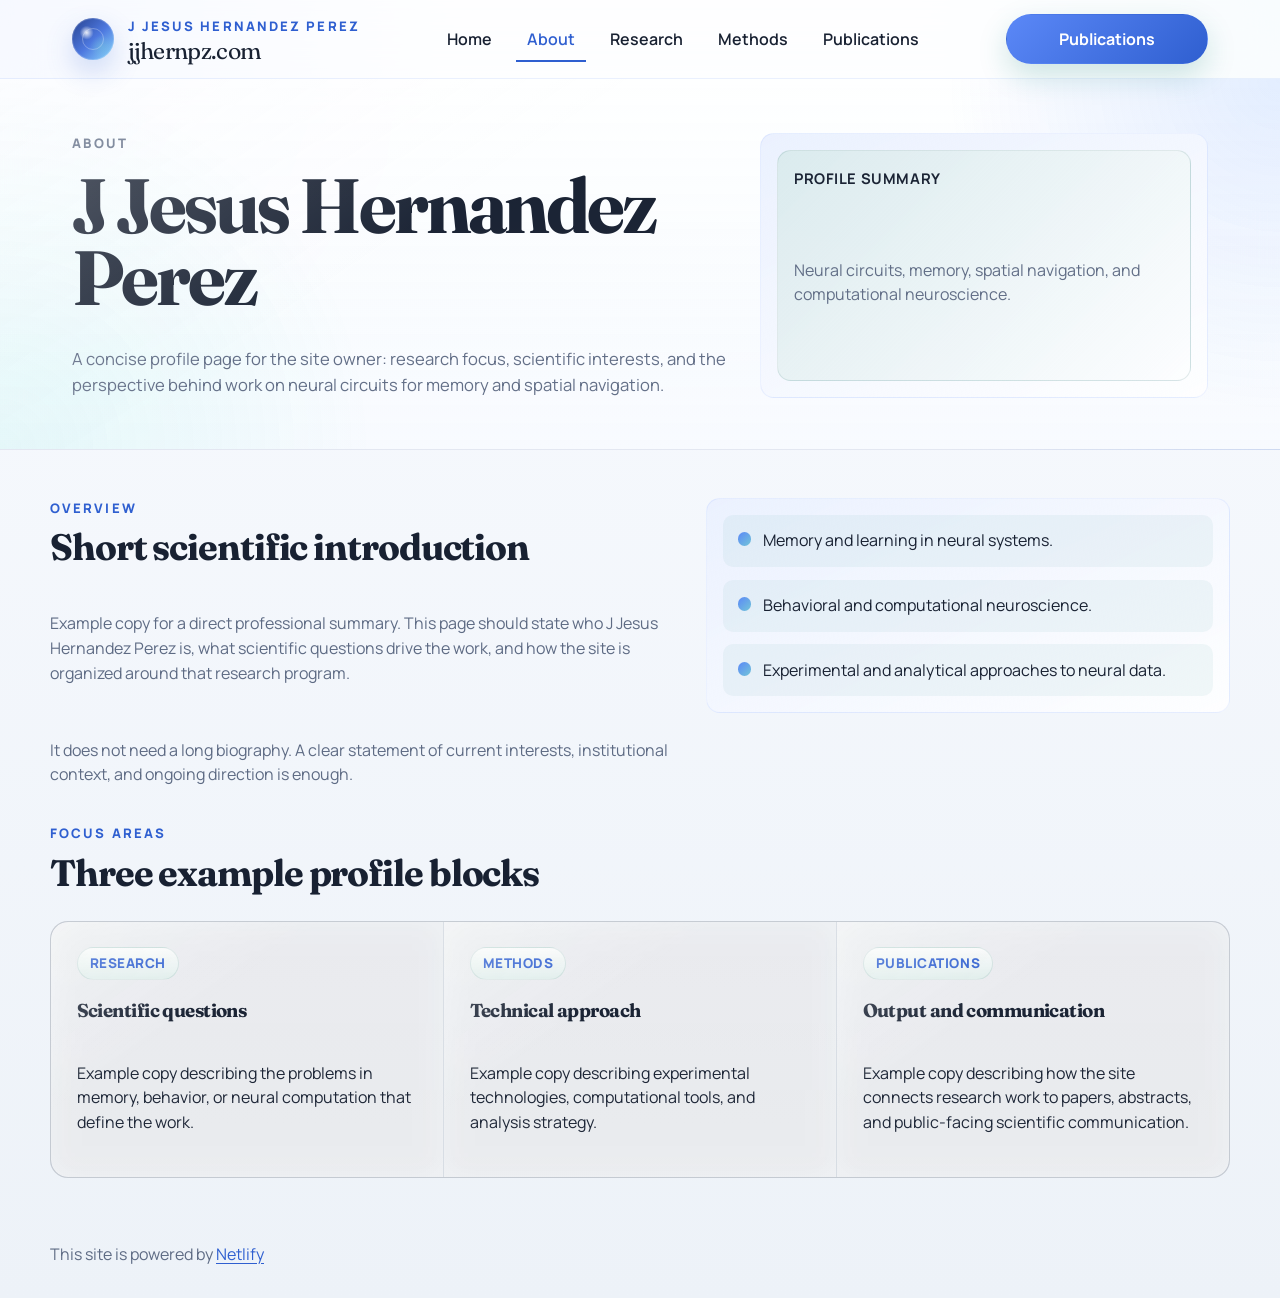
==== commit cc9b81b2: "Apply jjhernpz branding and research theme" ====
--- a/site/about/index.html
+++ b/site/about/index.html
@@ -3,18 +3,18 @@
   <head>
     <meta charset="UTF-8" />
     <meta name="viewport" content="width=device-width, initial-scale=1.0" />
-    <title>Brain Lab | About</title>
+    <title>jjhernpz.com | About</title>
     <link rel="stylesheet" href="../assets/css/site.css" />
   </head>
   <body data-page-slug="about">
     <div class="site-shell">
       <header class="site-header site-header--home" id="top">
         <div class="topbar">
-          <a class="brand-lockup" href="../index.html" aria-label="Brain Lab home">
+          <a class="brand-lockup" href="../index.html" aria-label="jjhernpz.com home">
             <span class="brand-mark" aria-hidden="true"></span>
             <span class="brand-text">
-              <span class="eyebrow">Computational Neuroscience Lab</span>
-              <span class="brand-name">Brain Science Lab</span>
+              <span class="eyebrow">J Jesus Hernandez Perez</span>
+              <span class="brand-name">jjhernpz.com</span>
             </span>
           </a>
 
@@ -41,14 +41,14 @@
               <h1 class="site-title">J Jesus Hernandez Perez</h1>
               <p class="site-subtitle">
                 A concise profile page for the site owner: research focus, scientific interests, and the perspective
-                that connects the lab's work across research, methods, and publications.
+                behind work on neural circuits for memory and spatial navigation.
               </p>
             </div>
 
             <aside class="hero-panel">
               <div class="surface-strip">
                 <strong>Profile summary</strong>
-                <p class="muted">Computational neuroscience, memory, behavior, and neural computation.</p>
+                <p class="muted">Neural circuits, memory, spatial navigation, and computational neuroscience.</p>
               </div>
             </aside>
           </div>
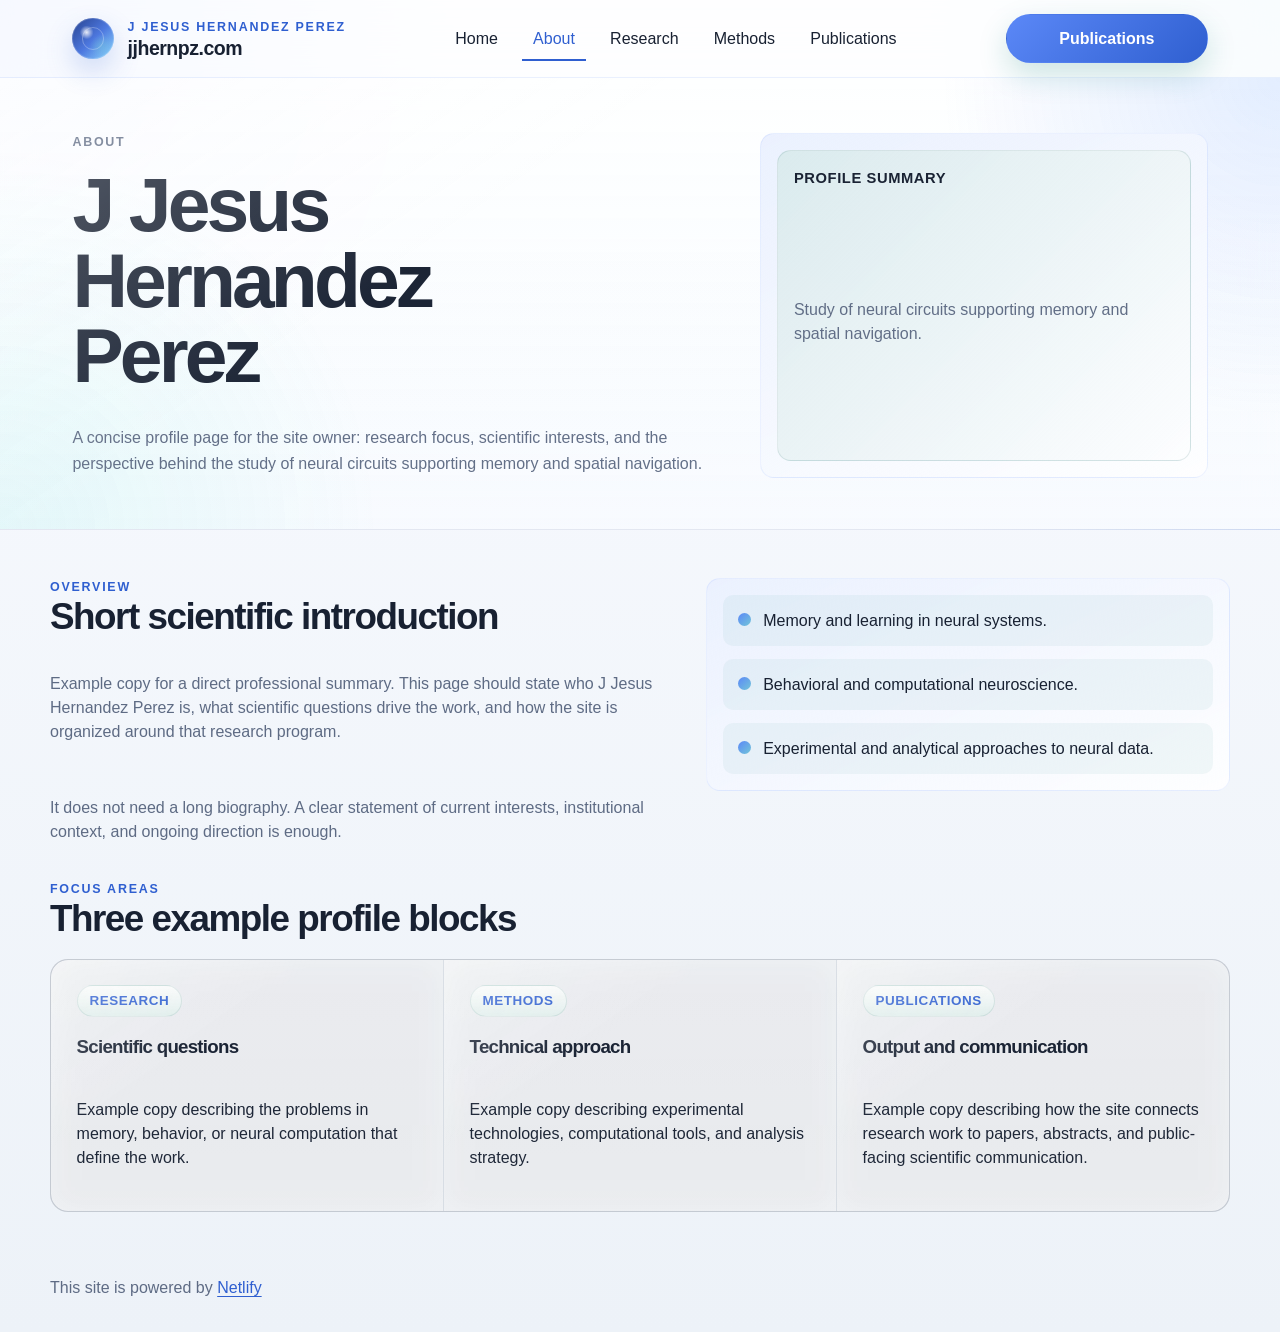
==== commit dc8462c2: "Update public theme to memory and spatial navigation focus" ====
--- a/site/about/index.html
+++ b/site/about/index.html
@@ -41,14 +41,14 @@
               <h1 class="site-title">J Jesus Hernandez Perez</h1>
               <p class="site-subtitle">
                 A concise profile page for the site owner: research focus, scientific interests, and the perspective
-                behind work on neural circuits for memory and spatial navigation.
+                behind the study of neural circuits supporting memory and spatial navigation.
               </p>
             </div>
 
             <aside class="hero-panel">
               <div class="surface-strip">
                 <strong>Profile summary</strong>
-                <p class="muted">Neural circuits, memory, spatial navigation, and computational neuroscience.</p>
+                <p class="muted">Study of neural circuits supporting memory and spatial navigation.</p>
               </div>
             </aside>
           </div>
--- a/site/assets/css/site.css
+++ b/site/assets/css/site.css
@@ -1,5 +1,3 @@
-@import url("https://fonts.googleapis.com/css2?family=Fraunces:opsz,wght@9..144,600;9..144,700&family=Manrope:wght@400;500;600;700;800&display=swap");
-
 :root {
   color-scheme: light;
   --bg: #edf2f8;
@@ -24,8 +22,8 @@
   --radius-md: 10px;
   --radius-sm: 8px;
   --content-width: 1180px;
-  --font-heading: "Fraunces", "Georgia", serif;
-  --font-body: "Manrope", "Segoe UI", sans-serif;
+  --font-heading: -apple-system, BlinkMacSystemFont, "SF Pro Display", "SF Pro Text", "Segoe UI", sans-serif;
+  --font-body: -apple-system, BlinkMacSystemFont, "SF Pro Text", "Helvetica Neue", "Segoe UI", sans-serif;
 }
 
 html[data-theme="dark"] {
@@ -54,7 +52,7 @@
 
 html {
   font-family: var(--font-body);
-  line-height: 1.55;
+  line-height: 1.5;
 }
 
 body {
@@ -62,6 +60,9 @@
   min-height: 100vh;
   color: var(--text);
   overflow-x: clip;
+  font-weight: 400;
+  -webkit-font-smoothing: antialiased;
+  -moz-osx-font-smoothing: grayscale;
   background:
     radial-gradient(circle at top left, rgba(91, 136, 247, 0.18), transparent 28rem),
     radial-gradient(circle at top right, rgba(114, 197, 217, 0.16), transparent 22rem),
@@ -115,18 +116,19 @@
 .eyebrow {
   margin: 0;
   color: var(--accent-strong);
-  font-size: 0.82rem;
-  font-weight: 800;
-  letter-spacing: 0.16em;
+  font-size: 0.78rem;
+  font-weight: 700;
+  letter-spacing: 0.14em;
   text-transform: uppercase;
 }
 
 .site-title {
   margin: 0;
   font-family: var(--font-heading);
+  font-weight: 700;
   font-size: clamp(2.8rem, 6vw, 5.4rem);
-  line-height: 0.94;
-  letter-spacing: -0.04em;
+  line-height: 0.98;
+  letter-spacing: -0.05em;
   max-width: 12ch;
 }
 
@@ -134,7 +136,8 @@
   max-width: 44rem;
   margin: 1rem 0 0;
   color: var(--muted);
-  font-size: clamp(1rem, 1.3vw, 1.1rem);
+  font-size: clamp(1rem, 1.18vw, 1.08rem);
+  line-height: 1.65;
 }
 
 .topbar {
@@ -187,14 +190,15 @@
 
 .brand-text {
   display: grid;
-  gap: 0.15rem;
+  gap: 0.1rem;
 }
 
 .brand-name {
   font-family: var(--font-heading);
-  font-size: 1.45rem;
-  line-height: 1;
-  letter-spacing: -0.03em;
+  font-size: 1.22rem;
+  font-weight: 600;
+  line-height: 1.05;
+  letter-spacing: -0.025em;
 }
 
 .site-nav {
@@ -221,7 +225,7 @@
   background: transparent;
   box-shadow: none;
   color: var(--text);
-  font-weight: 600;
+  font-weight: 500;
   text-decoration: none;
   transition:
     transform 160ms ease,
@@ -487,12 +491,13 @@
 .admin-title {
   margin: 0;
   font-family: var(--font-heading);
-  letter-spacing: -0.03em;
+  font-weight: 700;
+  letter-spacing: -0.04em;
 }
 
 .hero h2 {
   font-size: clamp(1.8rem, 4vw, 3rem);
-  line-height: 0.98;
+  line-height: 1.02;
   max-width: 12ch;
 }
 
@@ -511,6 +516,7 @@
 
 .section-title {
   font-size: clamp(1.6rem, 3vw, 2.3rem);
+  line-height: 1.08;
 }
 
 .hero-grid,
@@ -759,9 +765,10 @@
 .hero-feature-title {
   margin: 0;
   font-family: var(--font-heading);
+  font-weight: 700;
   font-size: clamp(1.8rem, 3vw, 2.6rem);
-  line-height: 0.98;
-  letter-spacing: -0.03em;
+  line-height: 1.04;
+  letter-spacing: -0.045em;
 }
 
 .hero-feature-meta {
@@ -1243,8 +1250,10 @@
 .publication-item-index {
   color: var(--accent-strong);
   font-family: var(--font-heading);
+  font-weight: 700;
   font-size: clamp(1.7rem, 2vw, 2.3rem);
   line-height: 1;
+  letter-spacing: -0.04em;
 }
 
 .publication-item-media {
@@ -1773,22 +1782,22 @@
     flex-direction: column;
     align-items: center;
     justify-content: center;
-    gap: 0.22rem;
-    width: 2.25rem;
-    height: 2.25rem;
+    gap: 0.28rem;
+    width: 2.5rem;
+    height: 2.5rem;
     padding: 0;
     border: 0;
-    border-radius: 0;
-    background: transparent;
+    border-radius: 0.8rem;
+    background: #061120;
     box-shadow: none;
   }
 
   .mobile-nav-toggle-line {
     display: block;
-    width: 1.1rem;
-    height: 1.6px;
+    width: 1.25rem;
+    height: 1.8px;
     border-radius: 999px;
-    background: var(--text);
+    background: #ffffff;
     transform-origin: center;
     transition:
       transform 180ms ease,
@@ -1796,7 +1805,7 @@
   }
 
   body[data-mobile-nav="open"] .mobile-nav-toggle-line:nth-child(1) {
-    transform: translateY(0.38rem) rotate(45deg);
+    transform: translateY(0.41rem) rotate(45deg);
   }
 
   body[data-mobile-nav="open"] .mobile-nav-toggle-line:nth-child(2) {
@@ -1804,7 +1813,7 @@
   }
 
   body[data-mobile-nav="open"] .mobile-nav-toggle-line:nth-child(3) {
-    transform: translateY(-0.38rem) rotate(-45deg);
+    transform: translateY(-0.41rem) rotate(-45deg);
   }
 
   .mobile-nav-shell {
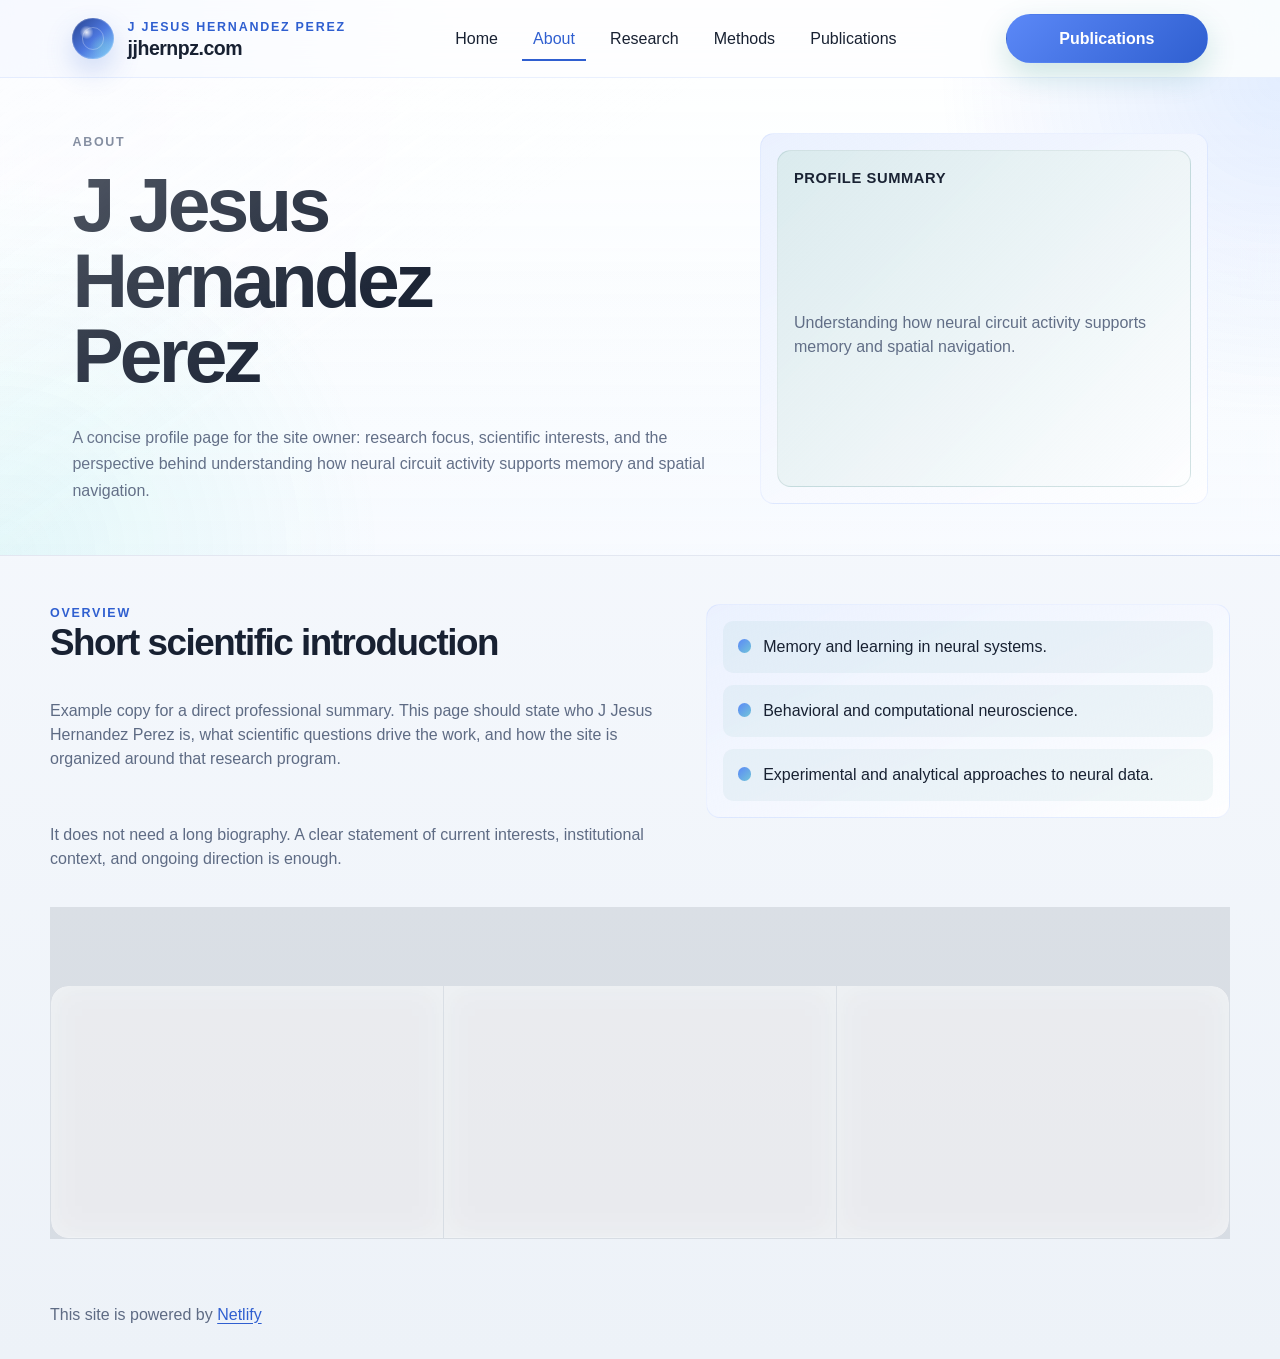
==== commit 5bc5915d: "Update public slogan to neural circuit activity focus" ====
--- a/site/about/index.html
+++ b/site/about/index.html
@@ -41,14 +41,14 @@
               <h1 class="site-title">J Jesus Hernandez Perez</h1>
               <p class="site-subtitle">
                 A concise profile page for the site owner: research focus, scientific interests, and the perspective
-                behind the study of neural circuits supporting memory and spatial navigation.
+                behind understanding how neural circuit activity supports memory and spatial navigation.
               </p>
             </div>
 
             <aside class="hero-panel">
               <div class="surface-strip">
                 <strong>Profile summary</strong>
-                <p class="muted">Study of neural circuits supporting memory and spatial navigation.</p>
+                <p class="muted">Understanding how neural circuit activity supports memory and spatial navigation.</p>
               </div>
             </aside>
           </div>
--- a/site/assets/css/site.css
+++ b/site/assets/css/site.css
@@ -1782,22 +1782,22 @@
     flex-direction: column;
     align-items: center;
     justify-content: center;
-    gap: 0.28rem;
-    width: 2.5rem;
-    height: 2.5rem;
+    gap: 0.24rem;
+    width: 2.25rem;
+    height: 2.25rem;
     padding: 0;
     border: 0;
-    border-radius: 0.8rem;
-    background: #061120;
+    border-radius: 0;
+    background: transparent;
     box-shadow: none;
   }
 
   .mobile-nav-toggle-line {
     display: block;
-    width: 1.25rem;
-    height: 1.8px;
+    width: 1.35rem;
+    height: 1.7px;
     border-radius: 999px;
-    background: #ffffff;
+    background: #20242c;
     transform-origin: center;
     transition:
       transform 180ms ease,
